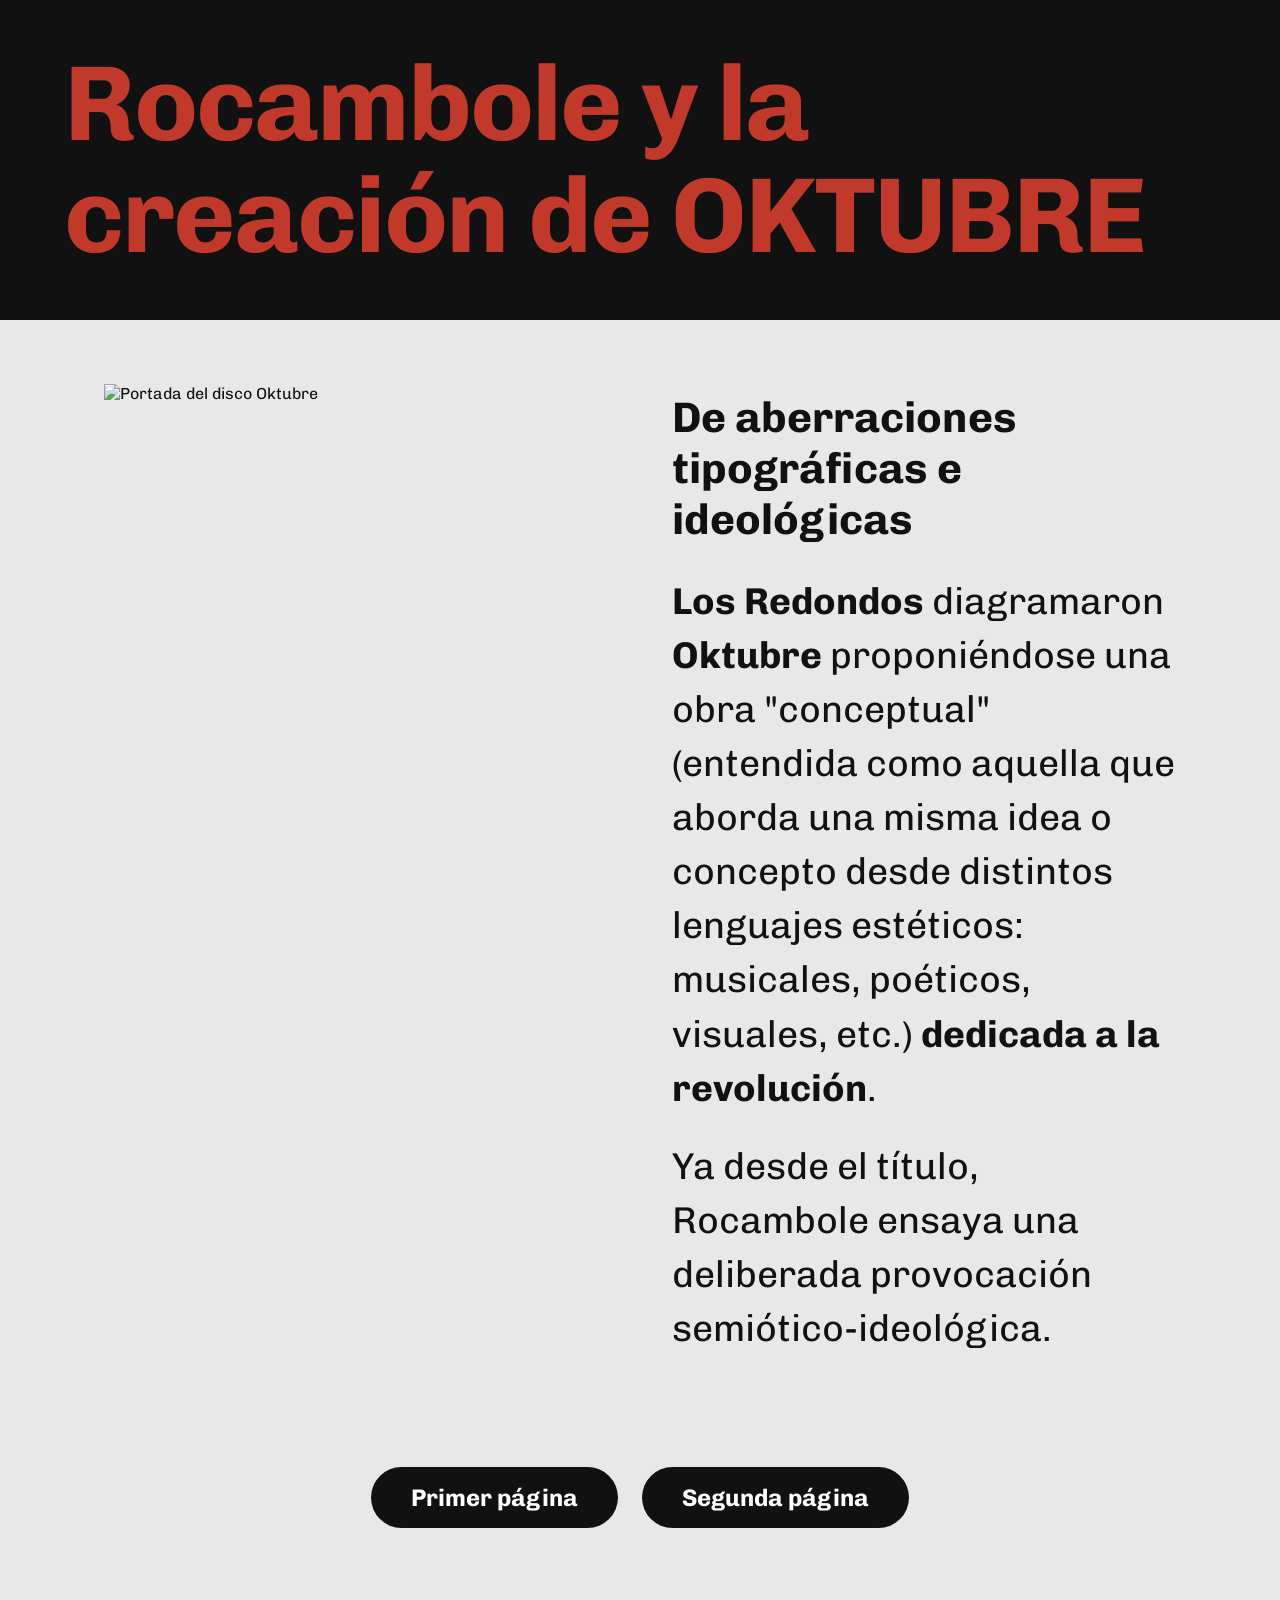
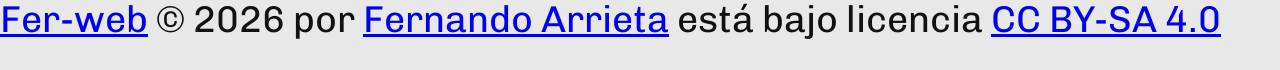
==== index.html @ 3cc50670 "Update index.html" ====
<!DOCTYPE html>
<html lang="es">
<head>
  <meta charset="UTF-8" />
  <meta name="viewport" content="width=device-width, initial-scale=1.0" />
  <title>Rocambole y la creación de OKTUBRE — Página 1</title>
  <link rel="stylesheet" href="style.css" >
</head>
<body>

  <header>
    <h1>Rocambole y la creación de OKTUBRE</h1>
  </header>

  <main>
    <div class="imagen-portada">
      <!-- Imagen de tapa del álbum / página 1 -->
     <img src="oktubre.jpg" alt="Portada del disco Oktubre" />
    </div>

    <div class="contenido-texto">
      <h2>De aberraciones tipográficas e ideológicas</h2>
      <p>
        <strong>Los Redondos</strong> diagramaron <strong>Oktubre</strong>
        proponiéndose una obra "conceptual" (entendida como aquella que aborda
        una misma idea o concepto desde distintos lenguajes estéticos:
        musicales, poéticos, visuales, etc.)
        <strong>dedicada a la revolución</strong>.
      </p>
      <p>
        Ya desde el título, Rocambole ensaya una deliberada provocación
        semiótico-ideológica.
      </p>
    </div>
  </main>

  <nav>
    <a href="index.html">Primer página</a>
    <a href="index2.html">Segunda página</a>
  </nav>
  <footer>
        <p><a href="https://arrietafernandoe.infinityfreeapp.com/"><font dir="auto" style="vertical-align: inherit;"><font dir="auto" style="vertical-align: inherit;">Fer-web</font></font></a><font dir="auto" style="vertical-align: inherit;"><font dir="auto" style="vertical-align: inherit;"> © 2026 por </font></font><a href="https://www.instagram.com/fer.tatts_/"><font dir="auto" style="vertical-align: inherit;"><font dir="auto" style="vertical-align: inherit;">Fernando Arrieta</font></font></a><font dir="auto" style="vertical-align: inherit;"><font dir="auto" style="vertical-align: inherit;"> está bajo licencia </font></font><a href="https://creativecommons.org/licenses/by-sa/4.0/"><font dir="auto" style="vertical-align: inherit;"><font dir="auto" style="vertical-align: inherit;">CC BY-SA 4.0</font></font></a><img src="https://mirrors.creativecommons.org/presskit/icons/cc.svg" alt="" style="max-width: 1em;max-height:1em;margin-left: .2em;"><img src="https://mirrors.creativecommons.org/presskit/icons/by.svg" alt="" style="max-width: 1em;max-height:1em;margin-left: .2em;"><img src="https://mirrors.creativecommons.org/presskit/icons/sa.svg" alt="" style="max-width: 1em;max-height:1em;margin-left: .2em;"></p>
         </footer>

</body>
</html>
---- style.css ----
@import url('https://fonts.googleapis.com/css2?family=Chivo:wght@400;700&display=swap');

*, *::before, *::after {
  box-sizing: border-box;
  margin: 0;
  padding: 0;
}

:root {
  --rojo: #c0392b;
  --negro: #111111;
  --gris-claro: #e8e8e8;
  --blanco: #ffffff;
  --celeste: #5bc8e8;
}

body {
  font-family: 'Chivo', sans-serif;
  background-color: var(--gris-claro);
  color: var(--negro);
  min-height: 100vh;
}

/* HEADER */
header {
  background-color: var(--negro);
  padding: 48px 64px;
}

h1 {
  font-family: 'Chivo', sans-serif;
  font-weight: 700;
  font-size: 80pt;
  color: var(--rojo);
  line-height: 1.05;
  letter-spacing: -2px;
}

/* MAIN CONTENT */
main {
  max-width: 1200px;
  margin: 0 auto;
  padding: 64px 64px 48px;
  display: grid;
  grid-template-columns: 1fr 1fr;
  gap: 64px;
  align-items: start;
}

.imagen-portada img {
  width: 100%;
  display: block;
}

.contenido-texto {
  padding-top: 8px;
}

h2 {
  font-family: 'Chivo', sans-serif;
  font-weight: 700;
  font-size: 32pt;
  color: var(--negro);
  margin-bottom: 28px;
  line-height: 1.2;
}

p {
  font-family: 'Chivo', sans-serif;
  font-weight: 400;
  font-size: 28pt;
  line-height: 1.45;
  color: var(--negro);
  margin-bottom: 24px;
}

p strong {
  font-weight: 700;
}

/* EMBED VIDEO */
.embed-video {
  margin-top: 32px;
  width: 100%;
  aspect-ratio: 16/9;
  background-color: var(--celeste);
  overflow: hidden;
}

.embed-video iframe {
  width: 100%;
  height: 100%;
  border: none;
  display: block;
}

/* NAVEGACION */
nav {
  display: flex;
  justify-content: center;
  gap: 24px;
  padding: 40px 64px 64px;
}

nav a {
  font-family: 'Chivo', sans-serif;
  font-weight: 700;
  font-size: 18pt;
  color: var(--blanco);
  background-color: var(--negro);
  text-decoration: none;
  padding: 16px 40px;
  border-radius: 50px;
  transition: background-color 0.2s ease, transform 0.15s ease;
  display: inline-block;
}

nav a:hover {
  background-color: var(--rojo);
  transform: translateY(-2px);
}

/* Responsive */
@media (max-width: 900px) {
  header {
    padding: 32px 24px;
  }

  h1 {
    font-size: 48pt;
  }

  main {
    grid-template-columns: 1fr;
    padding: 40px 24px 32px;
    gap: 40px;
  }

  h2 {
    font-size: 24pt;
  }

  p {
    font-size: 20pt;
  }
}
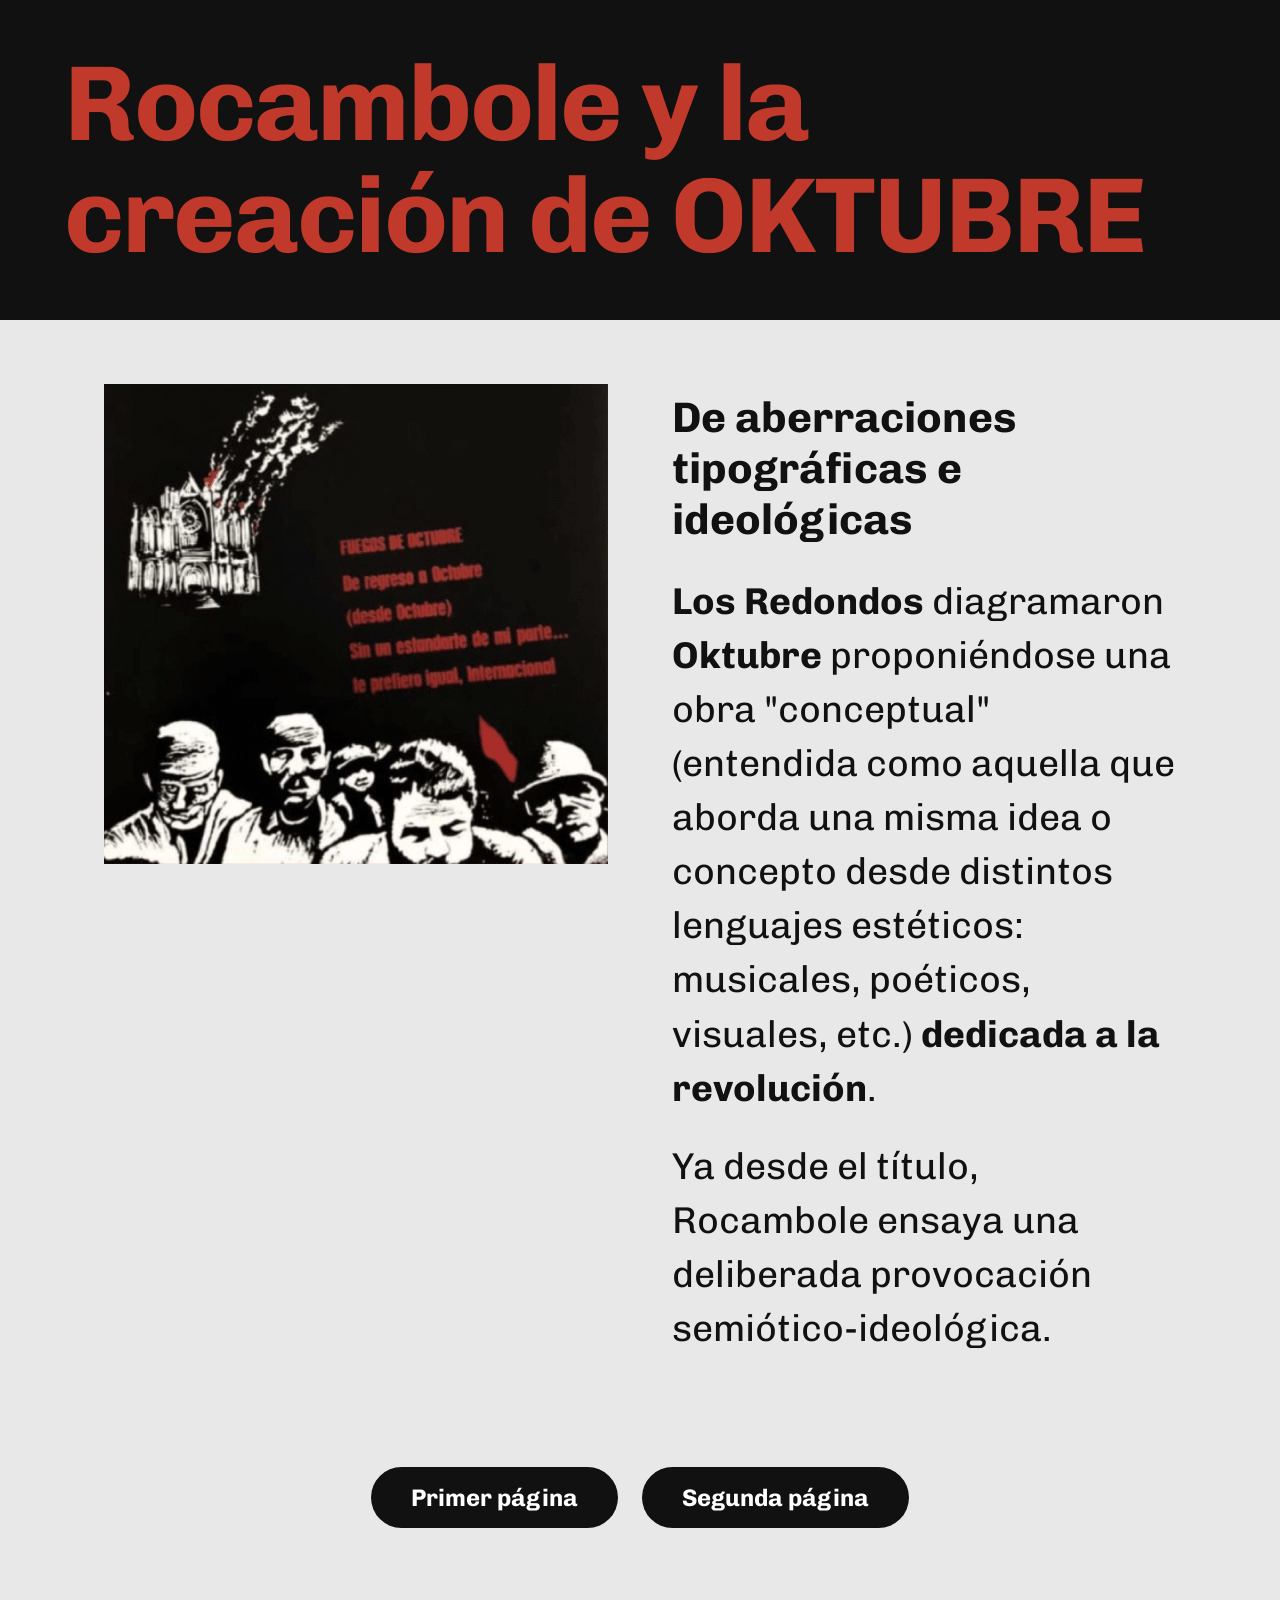
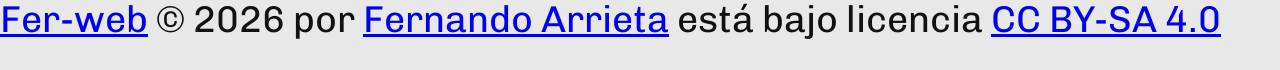
==== commit 398e6f11: "Update index.html" ====
--- a/index.html
+++ b/index.html
@@ -15,7 +15,7 @@
   <main>
     <div class="imagen-portada">
       <!-- Imagen de tapa del álbum / página 1 -->
-     <img src="oktubre.jpg" alt="Portada del disco Oktubre" />
+     <img src="oktubre.png" alt="Portada del disco Oktubre" />
     </div>
 
     <div class="contenido-texto">
